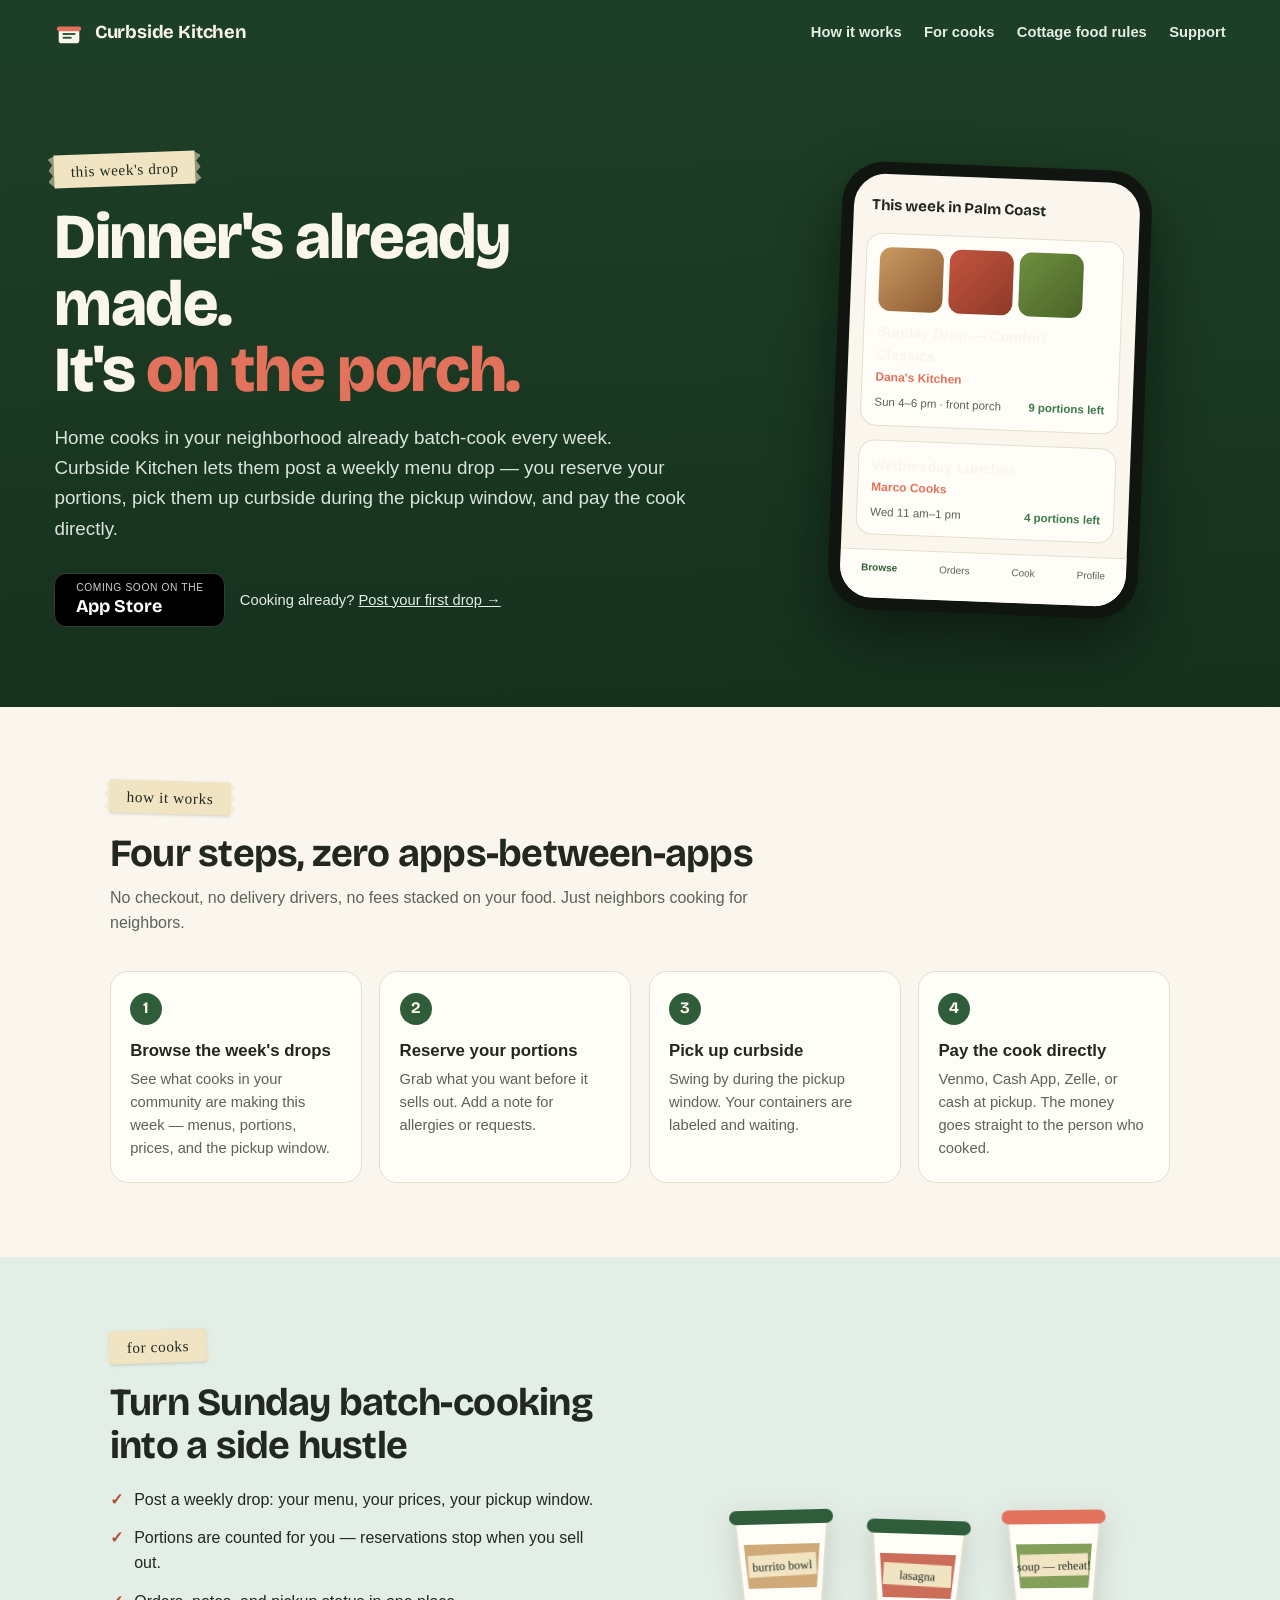
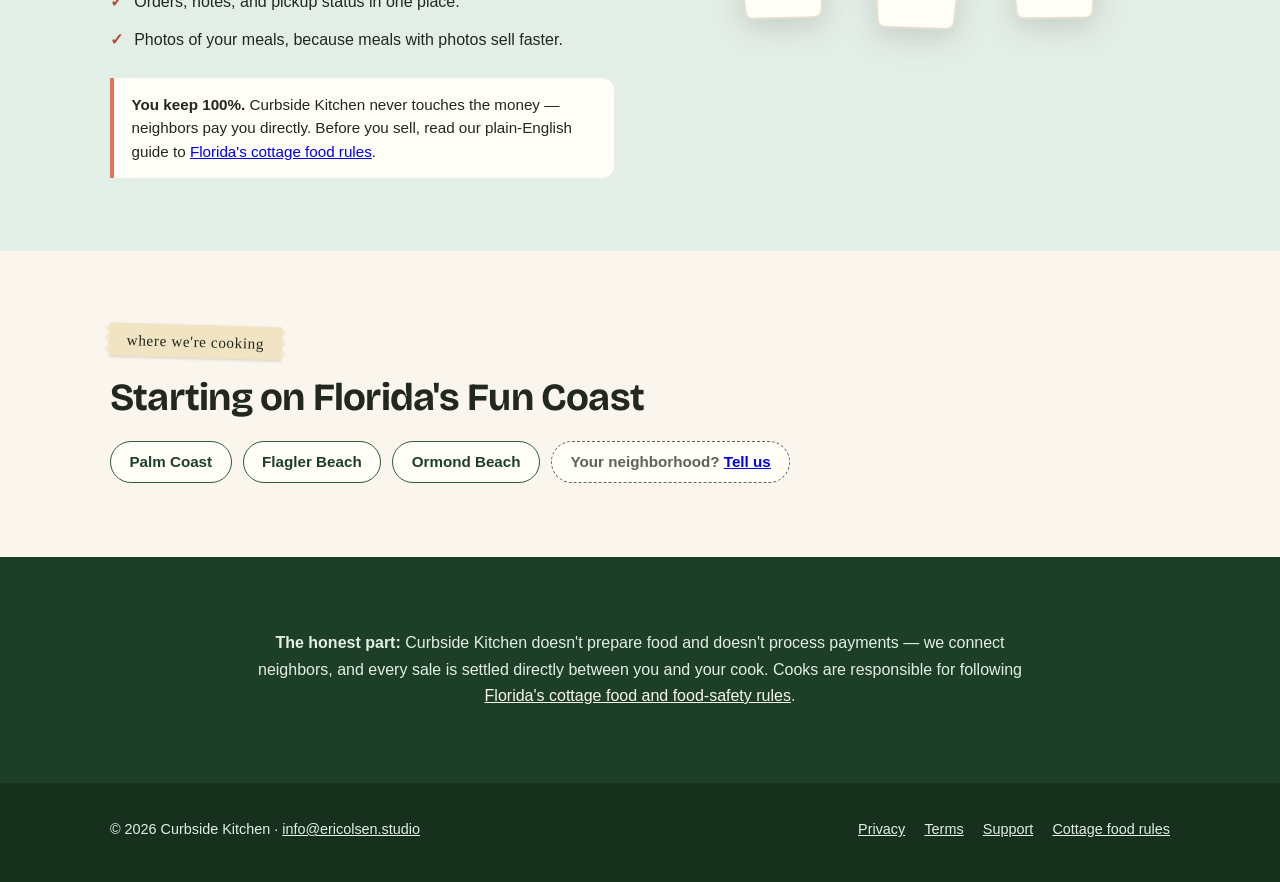
==== index.html @ 0833eca0 "Curbside Kitchen marketing site: landing, privacy, terms, support, cottage-food guide Co-Authored-By" ====
<!DOCTYPE html>
<html lang="en">
<head>
<meta charset="UTF-8">
<meta name="viewport" content="width=device-width, initial-scale=1.0">
<title>Curbside Kitchen — home-cooked meal prep from your neighbors</title>
<meta name="description" content="Curbside Kitchen connects you with home cooks in your community doing weekly meal-prep drops. Reserve portions, pick up curbside, pay the cook directly.">
<link rel="icon" href="favicon.svg" type="image/svg+xml">
<link rel="preconnect" href="https://fonts.googleapis.com">
<link rel="preconnect" href="https://fonts.gstatic.com" crossorigin>
<link href="https://fonts.googleapis.com/css2?family=Bricolage+Grotesque:wght@600;700;800&family=Permanent+Marker&display=swap" rel="stylesheet">
<link rel="stylesheet" href="styles.css">
<meta property="og:title" content="Curbside Kitchen">
<meta property="og:description" content="Weekly meal-prep drops from home cooks in your neighborhood.">
<meta property="og:url" content="https://curbsidekitchen.ericolsen.studio/">
</head>
<body>

<header class="site">
  <a class="brand" href="/">
    <svg width="30" height="30" viewBox="0 0 32 32" fill="none" aria-hidden="true">
      <rect x="5" y="12" width="22" height="15" rx="3" fill="#FAF6EE"/>
      <rect x="3" y="9" width="26" height="5" rx="2.5" fill="#E2725B"/>
      <path d="M10 17h12M10 21h8" stroke="#2F5D3A" stroke-width="2" stroke-linecap="round"/>
    </svg>
    Curbside Kitchen
  </a>
  <nav class="site" aria-label="Site">
    <a href="#how">How it works</a>
    <a href="#cooks">For cooks</a>
    <a href="cottage-food.html">Cottage food rules</a>
    <a href="support.html">Support</a>
  </nav>
</header>

<section class="hero">
  <div>
    <span class="tape">this week's drop</span>
    <h1 class="display">Dinner's already made.<br>It's <em>on the porch.</em></h1>
    <p class="lede">Home cooks in your neighborhood already batch-cook every week. Curbside Kitchen lets them post a weekly menu drop — you reserve your portions, pick them up curbside during the pickup window, and pay the cook directly.</p>
    <div class="cta-row">
      <span class="badge-soon" role="text">
        <span class="small">Coming soon on the</span>
        <span class="big">App Store</span>
      </span>
      <span class="alt-cta">Cooking already? <a href="#cooks">Post your first drop →</a></span>
    </div>
  </div>
  <div class="phone-wrap">
    <div class="phone" aria-hidden="true">
      <div class="screen">
        <div class="appbar">This week in Palm Coast</div>
        <div class="drop-card">
          <div class="photos">
            <span style="background:linear-gradient(135deg,#C89A62,#8F5B33)"></span>
            <span style="background:linear-gradient(135deg,#C4543F,#8E3A28)"></span>
            <span style="background:linear-gradient(135deg,#6F8F3F,#4A6428)"></span>
          </div>
          <h3>Sunday Drop — Comfort Classics</h3>
          <div class="cook">Dana's Kitchen</div>
          <div class="meta"><span>Sun 4–6 pm · front porch</span><span class="left">9 portions left</span></div>
        </div>
        <div class="drop-card">
          <h3>Wednesday Lunches</h3>
          <div class="cook">Marco Cooks</div>
          <div class="meta"><span>Wed 11 am–1 pm</span><span class="left">4 portions left</span></div>
        </div>
        <div class="tabbar"><b>Browse</b><span>Orders</span><span>Cook</span><span>Profile</span></div>
      </div>
    </div>
  </div>
</section>

<section class="band" id="how">
  <div class="inner">
    <span class="tape tilt-r">how it works</span>
    <h2 class="display">Four steps, zero apps-between-apps</h2>
    <p class="sub">No checkout, no delivery drivers, no fees stacked on your food. Just neighbors cooking for neighbors.</p>
    <div class="steps">
      <div class="step">
        <h3>Browse the week's drops</h3>
        <p>See what cooks in your community are making this week — menus, portions, prices, and the pickup window.</p>
      </div>
      <div class="step">
        <h3>Reserve your portions</h3>
        <p>Grab what you want before it sells out. Add a note for allergies or requests.</p>
      </div>
      <div class="step">
        <h3>Pick up curbside</h3>
        <p>Swing by during the pickup window. Your containers are labeled and waiting.</p>
      </div>
      <div class="step">
        <h3>Pay the cook directly</h3>
        <p>Venmo, Cash App, Zelle, or cash at pickup. The money goes straight to the person who cooked.</p>
      </div>
    </div>
  </div>
</section>

<section class="band cooks" id="cooks">
  <div class="inner cooks-grid">
    <div>
      <span class="tape">for cooks</span>
      <h2 class="display">Turn Sunday batch-cooking into a side hustle</h2>
      <ul>
        <li>Post a weekly drop: your menu, your prices, your pickup window.</li>
        <li>Portions are counted for you — reservations stop when you sell out.</li>
        <li>Orders, notes, and pickup status in one place.</li>
        <li>Photos of your meals, because meals with photos sell faster.</li>
      </ul>
      <div class="money-note">
        <strong>You keep 100%.</strong> Curbside Kitchen never touches the money — neighbors pay you directly. Before you sell, read our plain-English guide to <a href="cottage-food.html">Florida's cottage food rules</a>.
      </div>
    </div>
    <div class="containers" aria-hidden="true">
      <svg class="quart" viewBox="0 0 120 140">
        <path d="M14 38 L106 38 L98 128 Q97 134 91 134 L29 134 Q23 134 22 128 Z" fill="#FFFDF8" stroke="#E4DECE" stroke-width="2"/>
        <path d="M22 60 L98 60 L94 104 L26 104 Z" fill="#C89A62" opacity="0.85"/>
        <rect x="8" y="26" width="104" height="14" rx="7" fill="#2F5D3A"/>
        <rect x="26" y="70" width="68" height="22" fill="#F0E4C3" transform="rotate(-2 60 81)"/>
        <text x="60" y="86" text-anchor="middle" font-family="Permanent Marker, cursive" font-size="12" fill="#22271F" transform="rotate(-2 60 81)">burrito bowl</text>
      </svg>
      <svg class="quart" viewBox="0 0 120 140">
        <path d="M14 38 L106 38 L98 128 Q97 134 91 134 L29 134 Q23 134 22 128 Z" fill="#FFFDF8" stroke="#E4DECE" stroke-width="2"/>
        <path d="M22 60 L98 60 L94 104 L26 104 Z" fill="#C4543F" opacity="0.85"/>
        <rect x="8" y="26" width="104" height="14" rx="7" fill="#2F5D3A"/>
        <rect x="26" y="70" width="68" height="22" fill="#F0E4C3" transform="rotate(1.5 60 81)"/>
        <text x="60" y="86" text-anchor="middle" font-family="Permanent Marker, cursive" font-size="12" fill="#22271F" transform="rotate(1.5 60 81)">lasagna</text>
      </svg>
      <svg class="quart" viewBox="0 0 120 140">
        <path d="M14 38 L106 38 L98 128 Q97 134 91 134 L29 134 Q23 134 22 128 Z" fill="#FFFDF8" stroke="#E4DECE" stroke-width="2"/>
        <path d="M22 60 L98 60 L94 104 L26 104 Z" fill="#6F8F3F" opacity="0.85"/>
        <rect x="8" y="26" width="104" height="14" rx="7" fill="#E2725B"/>
        <rect x="26" y="70" width="68" height="22" fill="#F0E4C3" transform="rotate(-1 60 81)"/>
        <text x="60" y="86" text-anchor="middle" font-family="Permanent Marker, cursive" font-size="12" fill="#22271F" transform="rotate(-1 60 81)">soup — reheat!</text>
      </svg>
    </div>
  </div>
</section>

<section class="band">
  <div class="inner">
    <span class="tape tilt-r">where we're cooking</span>
    <h2 class="display">Starting on Florida's Fun Coast</h2>
    <div class="pills">
      <span class="pill">Palm Coast</span>
      <span class="pill">Flagler Beach</span>
      <span class="pill">Ormond Beach</span>
      <span class="pill more">Your neighborhood? <a href="mailto:info@ericolsen.studio">Tell us</a></span>
    </div>
  </div>
</section>

<section class="band honest">
  <div class="inner">
    <p><strong>The honest part:</strong> Curbside Kitchen doesn't prepare food and doesn't process payments — we connect neighbors, and every sale is settled directly between you and your cook. Cooks are responsible for following <a href="cottage-food.html">Florida's cottage food and food-safety rules</a>.</p>
  </div>
</section>

<footer class="site">
  <div class="cols">
    <div>© 2026 Curbside Kitchen · <a href="mailto:info@ericolsen.studio">info@ericolsen.studio</a></div>
    <nav aria-label="Legal">
      <a href="privacy.html">Privacy</a>
      <a href="terms.html">Terms</a>
      <a href="support.html">Support</a>
      <a href="cottage-food.html">Cottage food rules</a>
    </nav>
  </div>
</footer>

</body>
</html>
---- styles.css ----
/* Curbside Kitchen — marketing site */
:root {
  --basil-950: #16301D;
  --basil-900: #1E3F27;
  --basil: #2F5D3A;
  --basil-100: #E3EEE6;
  --terracotta: #E2725B;
  --terracotta-dark: #B14E30;
  --cream: #FAF6EE;
  --paper: #FFFDF8;
  --ink: #22271F;
  --ink-soft: #5C6357;
  --tape: #F0E4C3;
  --line: #E4DECE;
  --radius: 18px;
}

* { margin: 0; padding: 0; box-sizing: border-box; }

html { scroll-behavior: smooth; }

body {
  font-family: -apple-system, BlinkMacSystemFont, "Segoe UI", Roboto, Helvetica, Arial, sans-serif;
  background: var(--cream);
  color: var(--ink);
  line-height: 1.55;
  -webkit-font-smoothing: antialiased;
}

.display { font-family: "Bricolage Grotesque", -apple-system, sans-serif; }

/* --- masking-tape label: the signature --- */
.tape {
  display: inline-block;
  font-family: "Permanent Marker", cursive;
  font-size: 0.95rem;
  letter-spacing: 0.04em;
  color: var(--ink);
  background: var(--tape);
  padding: 0.35em 1.1em 0.3em;
  transform: rotate(-2deg);
  box-shadow: 0 1px 3px rgba(34, 39, 31, 0.18);
  position: relative;
}
.tape::before, .tape::after {
  content: "";
  position: absolute;
  top: 0; bottom: 0; width: 8px;
  background: inherit;
  opacity: 0.55;
}
.tape::before { left: -6px; clip-path: polygon(100% 0, 0 12%, 55% 28%, 8% 46%, 60% 62%, 0 80%, 100% 100%); }
.tape::after { right: -6px; clip-path: polygon(0 0, 100% 14%, 40% 30%, 92% 48%, 38% 64%, 100% 82%, 0 100%); }
.tape.tilt-r { transform: rotate(1.6deg); }

/* --- header --- */
header.site {
  background: var(--basil-900);
  padding: 1.1rem clamp(1.2rem, 5vw, 3.4rem);
  display: flex;
  align-items: center;
  justify-content: space-between;
  gap: 1rem;
}
.brand {
  display: flex; align-items: center; gap: 0.65rem;
  color: var(--cream); text-decoration: none;
  font-family: "Bricolage Grotesque", sans-serif;
  font-weight: 700; font-size: 1.15rem; letter-spacing: -0.01em;
}
.brand svg { flex-shrink: 0; }
nav.site { display: flex; gap: 1.4rem; flex-wrap: wrap; }
nav.site a {
  color: var(--basil-100); text-decoration: none;
  font-size: 0.92rem; font-weight: 600;
}
nav.site a:hover, nav.site a:focus-visible { color: #fff; text-decoration: underline; text-underline-offset: 4px; }

/* --- hero --- */
.hero {
  background: linear-gradient(178deg, var(--basil-900) 0%, var(--basil-950) 100%);
  color: var(--cream);
  padding: clamp(3rem, 8vw, 5.5rem) clamp(1.2rem, 5vw, 3.4rem) clamp(3.4rem, 7vw, 5rem);
  display: grid;
  grid-template-columns: minmax(0, 1.15fr) minmax(0, 0.85fr);
  gap: clamp(2rem, 5vw, 4.5rem);
  align-items: center;
  overflow: hidden;
}
.hero h1 {
  font-family: "Bricolage Grotesque", sans-serif;
  font-size: clamp(2.4rem, 5.4vw, 4rem);
  line-height: 1.04;
  letter-spacing: -0.025em;
  font-weight: 800;
  margin: 1.1rem 0 1.2rem;
}
.hero h1 em { font-style: normal; color: var(--terracotta); }
.hero p.lede {
  font-size: clamp(1rem, 1.6vw, 1.18rem);
  line-height: 1.6;
  color: #D9E4DB;
  max-width: 34em;
  margin-bottom: 1.8rem;
}
.hero .cta-row { display: flex; gap: 0.9rem; align-items: center; flex-wrap: wrap; }
.badge-soon {
  display: inline-flex; flex-direction: column; text-decoration: none;
  background: #000; color: #fff;
  border: 1px solid #3a3a3a; border-radius: 12px;
  padding: 0.55rem 1.3rem; line-height: 1.25;
}
.badge-soon .small { font-size: 0.64rem; letter-spacing: 0.06em; text-transform: uppercase; color: #cfcfcf; }
.badge-soon .big { font-family: "Bricolage Grotesque", sans-serif; font-size: 1.12rem; font-weight: 700; }
.hero .alt-cta { color: var(--basil-100); font-size: 0.92rem; }
.hero .alt-cta a { color: inherit; }

/* --- phone mockup --- */
.phone {
  width: min(310px, 78vw);
  margin-inline: auto;
  background: #101510;
  border-radius: 42px;
  padding: 12px;
  box-shadow: 0 24px 60px rgba(0, 0, 0, 0.45);
  transform: rotate(2.2deg);
}
.phone .screen {
  background: var(--cream);
  border-radius: 32px;
  overflow: hidden;
  font-size: 13px;
}
.phone .appbar {
  padding: 20px 18px 10px;
  font-family: "Bricolage Grotesque", sans-serif;
  font-weight: 700; font-size: 15px; color: var(--ink);
}
.drop-card {
  margin: 6px 14px 14px;
  background: var(--paper);
  border: 1px solid var(--line);
  border-radius: 16px;
  padding: 13px;
}
.drop-card .photos { display: flex; gap: 6px; margin-bottom: 10px; }
.drop-card .photos span {
  width: 64px; height: 64px; border-radius: 12px; display: block;
}
.drop-card h3 { font-size: 14.5px; font-weight: 800; }
.drop-card .cook { color: var(--terracotta); font-weight: 700; font-size: 12px; margin: 2px 0 7px; }
.drop-card .meta { display: flex; justify-content: space-between; font-size: 11.5px; color: var(--ink-soft); }
.drop-card .meta .left { color: #3C7A4C; font-weight: 700; }
.phone .tabbar {
  display: flex; justify-content: space-around;
  border-top: 1px solid var(--line);
  padding: 10px 0 22px; color: var(--ink-soft); font-size: 10px;
  background: var(--paper);
}
.phone .tabbar b { color: var(--basil); }

/* --- sections --- */
section.band { padding: clamp(2.8rem, 6vw, 4.6rem) clamp(1.2rem, 5vw, 3.4rem); }
section.band .inner { max-width: 1060px; margin-inline: auto; }
section.band h2 {
  font-family: "Bricolage Grotesque", sans-serif;
  font-size: clamp(1.7rem, 3.4vw, 2.4rem);
  letter-spacing: -0.02em;
  line-height: 1.12;
  margin: 1.1rem 0 0.7rem;
}
section.band p.sub { color: var(--ink-soft); max-width: 40em; }

.steps {
  margin-top: 2.2rem;
  display: grid;
  grid-template-columns: repeat(auto-fit, minmax(210px, 1fr));
  gap: 1.1rem;
  counter-reset: step;
}
.step {
  background: var(--paper);
  border: 1px solid var(--line);
  border-radius: var(--radius);
  padding: 1.3rem 1.2rem 1.4rem;
}
.step::before {
  counter-increment: step;
  content: counter(step);
  display: inline-grid; place-items: center;
  width: 2rem; height: 2rem;
  border-radius: 50%;
  background: var(--basil);
  color: var(--cream);
  font-family: "Bricolage Grotesque", sans-serif;
  font-weight: 700;
  margin-bottom: 0.8rem;
}
.step h3 { font-size: 1.05rem; margin-bottom: 0.3rem; }
.step p { font-size: 0.92rem; color: var(--ink-soft); }

/* cooks band */
.band.cooks { background: var(--basil-100); }
.cooks-grid {
  display: grid;
  grid-template-columns: minmax(0, 1fr) minmax(0, 1fr);
  gap: clamp(1.6rem, 4vw, 3.4rem);
  align-items: center;
}
.cooks ul { list-style: none; margin-top: 1.3rem; display: grid; gap: 0.85rem; }
.cooks li { display: flex; gap: 0.7rem; align-items: baseline; font-size: 1rem; }
.cooks li::before { content: "✓"; color: var(--terracotta-dark); font-weight: 800; }
.money-note {
  margin-top: 1.6rem;
  background: var(--paper);
  border-left: 4px solid var(--terracotta);
  border-radius: 0 12px 12px 0;
  padding: 0.9rem 1.1rem;
  font-size: 0.95rem;
}

/* container illustration */
.containers { display: flex; gap: 1rem; justify-content: center; flex-wrap: wrap; }
.quart {
  width: 120px;
  filter: drop-shadow(0 8px 14px rgba(34, 39, 31, 0.16));
  transform: rotate(-1.5deg);
}
.quart:nth-child(2) { transform: rotate(1.8deg) translateY(10px); }
.quart:nth-child(3) { transform: rotate(-0.6deg); }

/* communities */
.pills { display: flex; gap: 0.7rem; flex-wrap: wrap; margin-top: 1.4rem; }
.pill {
  background: var(--paper); border: 1.5px solid var(--basil);
  color: var(--basil-900);
  border-radius: 999px; padding: 0.5rem 1.15rem;
  font-weight: 700; font-size: 0.95rem;
}
.pill.more { border-style: dashed; color: var(--ink-soft); border-color: var(--ink-soft); font-weight: 600; }

/* honesty strip */
.band.honest { background: var(--basil-900); color: var(--basil-100); }
.band.honest .inner { max-width: 780px; text-align: center; }
.band.honest p { font-size: 1rem; line-height: 1.65; }
.band.honest a { color: var(--cream); }

/* footer */
footer.site {
  background: var(--basil-950);
  color: var(--basil-100);
  padding: 2.2rem clamp(1.2rem, 5vw, 3.4rem) 2.6rem;
  font-size: 0.9rem;
}
footer.site .cols {
  max-width: 1060px; margin-inline: auto;
  display: flex; justify-content: space-between; gap: 1.6rem; flex-wrap: wrap;
}
footer.site a { color: var(--basil-100); }
footer.site nav { display: flex; gap: 1.2rem; flex-wrap: wrap; }

/* --- document pages (privacy, terms, support, cottage food) --- */
main.doc {
  max-width: 720px;
  margin-inline: auto;
  padding: clamp(2.2rem, 6vw, 3.6rem) 1.4rem 4rem;
}
main.doc h1 {
  font-family: "Bricolage Grotesque", sans-serif;
  font-size: clamp(1.9rem, 4vw, 2.6rem);
  letter-spacing: -0.02em;
  line-height: 1.1;
  margin: 1rem 0 0.4rem;
}
main.doc .updated { color: var(--ink-soft); font-size: 0.9rem; margin-bottom: 2rem; }
main.doc h2 {
  font-family: "Bricolage Grotesque", sans-serif;
  font-size: 1.3rem;
  margin: 2.1rem 0 0.5rem;
}
main.doc h3 { font-size: 1.05rem; margin: 1.4rem 0 0.3rem; }
main.doc p, main.doc li { color: #3A4036; font-size: 0.98rem; }
main.doc p { margin-bottom: 0.9rem; }
main.doc ul, main.doc ol { padding-left: 1.3rem; margin-bottom: 0.9rem; display: grid; gap: 0.35rem; }
main.doc a { color: var(--basil); }
main.doc .callout {
  background: var(--basil-100);
  border-radius: 14px;
  padding: 1rem 1.2rem;
  margin: 1.2rem 0;
  font-size: 0.95rem;
}
main.doc .callout.warn { background: #FBE9E2; }
main.doc table { border-collapse: collapse; width: 100%; margin: 0.6rem 0 1.2rem; font-size: 0.93rem; }
main.doc th, main.doc td { text-align: left; padding: 0.55rem 0.7rem; border-bottom: 1px solid var(--line); vertical-align: top; }
main.doc th { font-size: 0.8rem; text-transform: uppercase; letter-spacing: 0.05em; color: var(--ink-soft); }

/* a11y + motion */
a:focus-visible, button:focus-visible {
  outline: 3px solid var(--terracotta);
  outline-offset: 2px;
  border-radius: 4px;
}
@media (prefers-reduced-motion: no-preference) {
  .hero > div { animation: rise 0.7s ease both; }
  .hero .phone-wrap { animation-delay: 0.15s; }
  @keyframes rise { from { opacity: 0; transform: translateY(14px); } to { opacity: 1; transform: none; } }
}

@media (max-width: 780px) {
  .hero { grid-template-columns: 1fr; }
  .hero .phone-wrap { order: 2; }
  .cooks-grid { grid-template-columns: 1fr; }
  nav.site { gap: 0.9rem; }
}
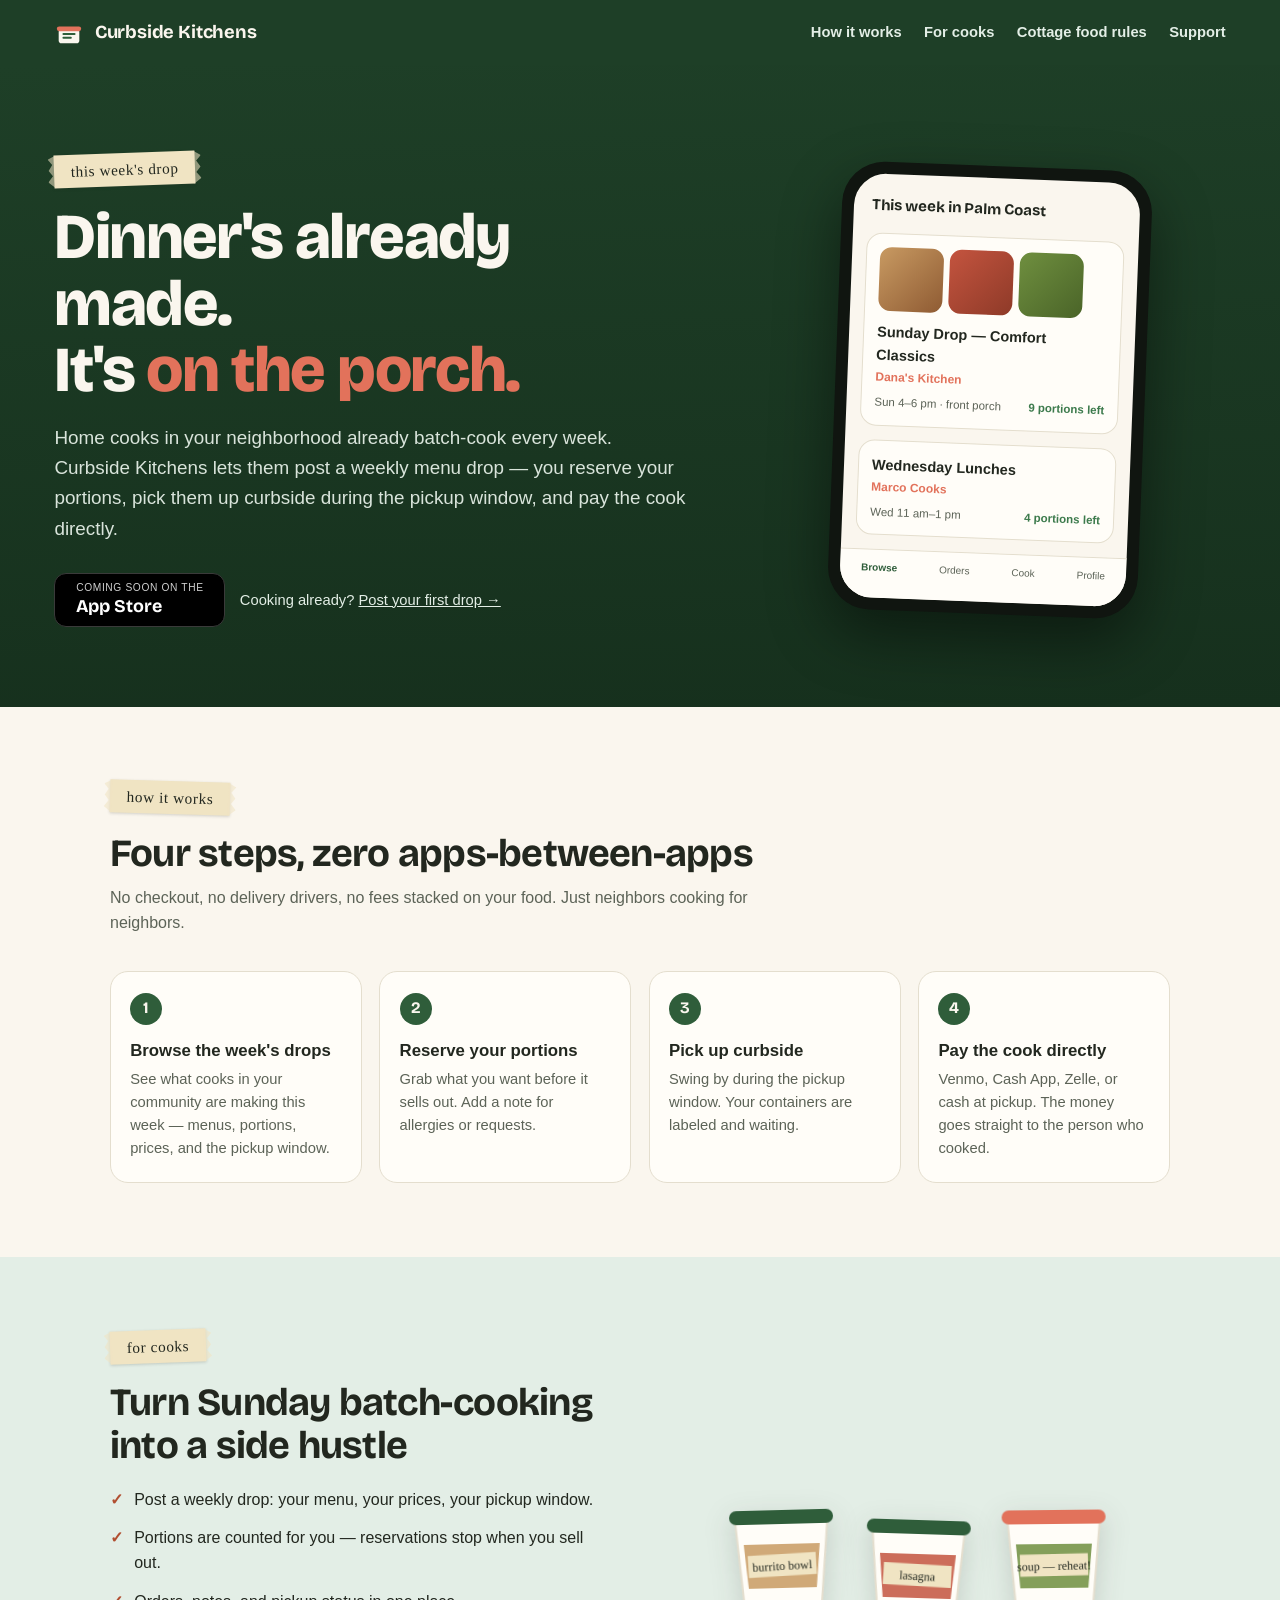
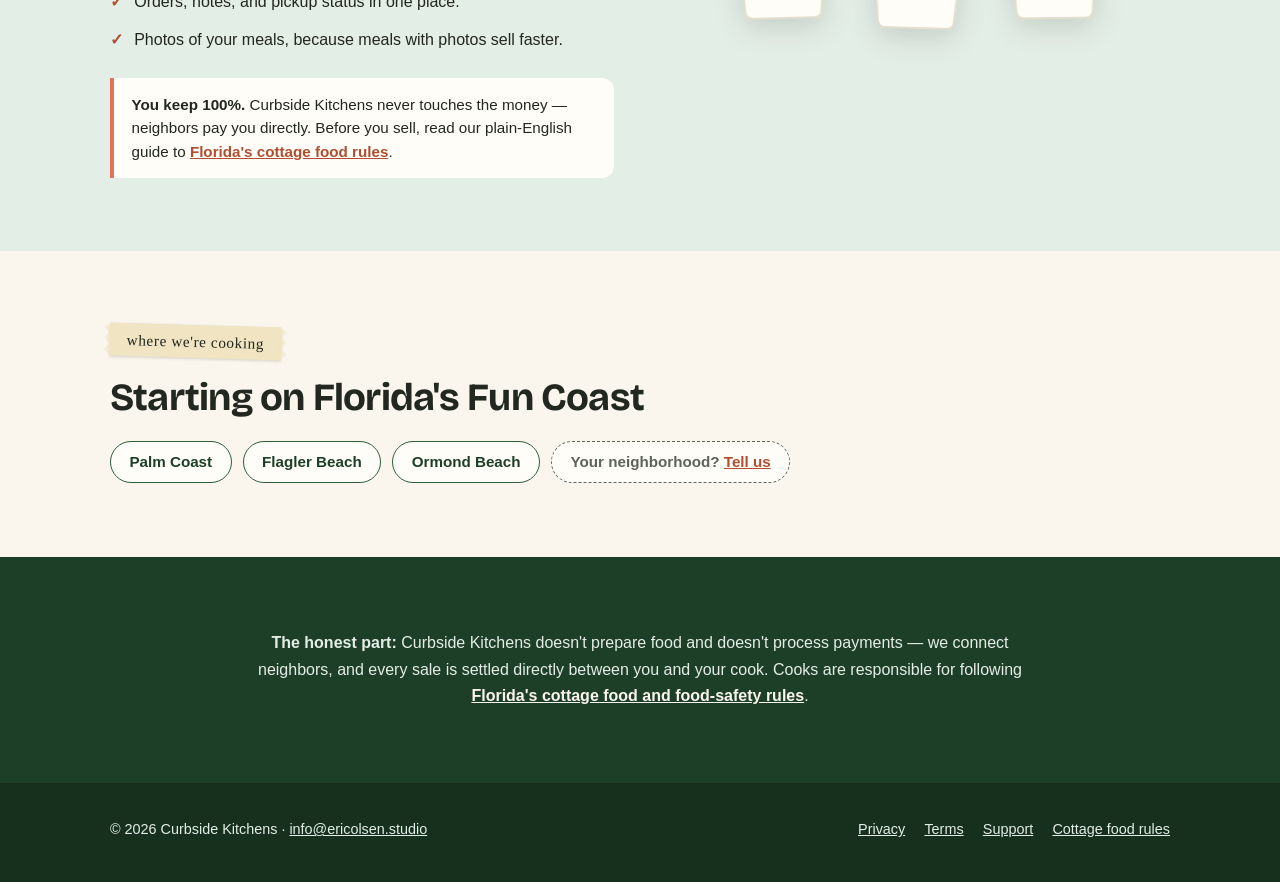
==== commit ae6b8fcc: "Rename to Curbside Kitchens; site URL now curbsidekitchens.ericolsen.studio Co-Authored-By: Claude F" ====
--- a/index.html
+++ b/index.html
@@ -3,16 +3,16 @@
 <head>
 <meta charset="UTF-8">
 <meta name="viewport" content="width=device-width, initial-scale=1.0">
-<title>Curbside Kitchen — home-cooked meal prep from your neighbors</title>
-<meta name="description" content="Curbside Kitchen connects you with home cooks in your community doing weekly meal-prep drops. Reserve portions, pick up curbside, pay the cook directly.">
+<title>Curbside Kitchens — home-cooked meal prep from your neighbors</title>
+<meta name="description" content="Curbside Kitchens connects you with home cooks in your community doing weekly meal-prep drops. Reserve portions, pick up curbside, pay the cook directly.">
 <link rel="icon" href="favicon.svg" type="image/svg+xml">
 <link rel="preconnect" href="https://fonts.googleapis.com">
 <link rel="preconnect" href="https://fonts.gstatic.com" crossorigin>
 <link href="https://fonts.googleapis.com/css2?family=Bricolage+Grotesque:wght@600;700;800&family=Permanent+Marker&display=swap" rel="stylesheet">
 <link rel="stylesheet" href="styles.css">
-<meta property="og:title" content="Curbside Kitchen">
+<meta property="og:title" content="Curbside Kitchens">
 <meta property="og:description" content="Weekly meal-prep drops from home cooks in your neighborhood.">
-<meta property="og:url" content="https://curbsidekitchen.ericolsen.studio/">
+<meta property="og:url" content="https://curbsidekitchens.ericolsen.studio/">
 </head>
 <body>
 
@@ -23,7 +23,7 @@
       <rect x="3" y="9" width="26" height="5" rx="2.5" fill="#E2725B"/>
       <path d="M10 17h12M10 21h8" stroke="#2F5D3A" stroke-width="2" stroke-linecap="round"/>
     </svg>
-    Curbside Kitchen
+    Curbside Kitchens
   </a>
   <nav class="site" aria-label="Site">
     <a href="#how">How it works</a>
@@ -37,7 +37,7 @@
   <div>
     <span class="tape">this week's drop</span>
     <h1 class="display">Dinner's already made.<br>It's <em>on the porch.</em></h1>
-    <p class="lede">Home cooks in your neighborhood already batch-cook every week. Curbside Kitchen lets them post a weekly menu drop — you reserve your portions, pick them up curbside during the pickup window, and pay the cook directly.</p>
+    <p class="lede">Home cooks in your neighborhood already batch-cook every week. Curbside Kitchens lets them post a weekly menu drop — you reserve your portions, pick them up curbside during the pickup window, and pay the cook directly.</p>
     <div class="cta-row">
       <span class="badge-soon" role="text">
         <span class="small">Coming soon on the</span>
@@ -109,7 +109,7 @@
         <li>Photos of your meals, because meals with photos sell faster.</li>
       </ul>
       <div class="money-note">
-        <strong>You keep 100%.</strong> Curbside Kitchen never touches the money — neighbors pay you directly. Before you sell, read our plain-English guide to <a href="cottage-food.html">Florida's cottage food rules</a>.
+        <strong>You keep 100%.</strong> Curbside Kitchens never touches the money — neighbors pay you directly. Before you sell, read our plain-English guide to <a href="cottage-food.html">Florida's cottage food rules</a>.
       </div>
     </div>
     <div class="containers" aria-hidden="true">
@@ -153,13 +153,13 @@
 
 <section class="band honest">
   <div class="inner">
-    <p><strong>The honest part:</strong> Curbside Kitchen doesn't prepare food and doesn't process payments — we connect neighbors, and every sale is settled directly between you and your cook. Cooks are responsible for following <a href="cottage-food.html">Florida's cottage food and food-safety rules</a>.</p>
+    <p><strong>The honest part:</strong> Curbside Kitchens doesn't prepare food and doesn't process payments — we connect neighbors, and every sale is settled directly between you and your cook. Cooks are responsible for following <a href="cottage-food.html">Florida's cottage food and food-safety rules</a>.</p>
   </div>
 </section>
 
 <footer class="site">
   <div class="cols">
-    <div>© 2026 Curbside Kitchen · <a href="mailto:info@ericolsen.studio">info@ericolsen.studio</a></div>
+    <div>© 2026 Curbside Kitchens · <a href="mailto:info@ericolsen.studio">info@ericolsen.studio</a></div>
     <nav aria-label="Legal">
       <a href="privacy.html">Privacy</a>
       <a href="terms.html">Terms</a>
--- a/styles.css
+++ b/styles.css
@@ -1,4 +1,4 @@
-/* Curbside Kitchen — marketing site */
+/* Curbside Kitchens — marketing site */
 :root {
   --basil-950: #16301D;
   --basil-900: #1E3F27;
@@ -142,6 +142,7 @@
   border: 1px solid var(--line);
   border-radius: 16px;
   padding: 13px;
+  color: var(--ink); /* don't inherit the hero's cream text */
 }
 .drop-card .photos { display: flex; gap: 6px; margin-bottom: 10px; }
 .drop-card .photos span {
@@ -161,6 +162,7 @@
 
 /* --- sections --- */
 section.band { padding: clamp(2.8rem, 6vw, 4.6rem) clamp(1.2rem, 5vw, 3.4rem); }
+section.band a { color: var(--terracotta-dark); font-weight: 600; }
 section.band .inner { max-width: 1060px; margin-inline: auto; }
 section.band h2 {
   font-family: "Bricolage Grotesque", sans-serif;
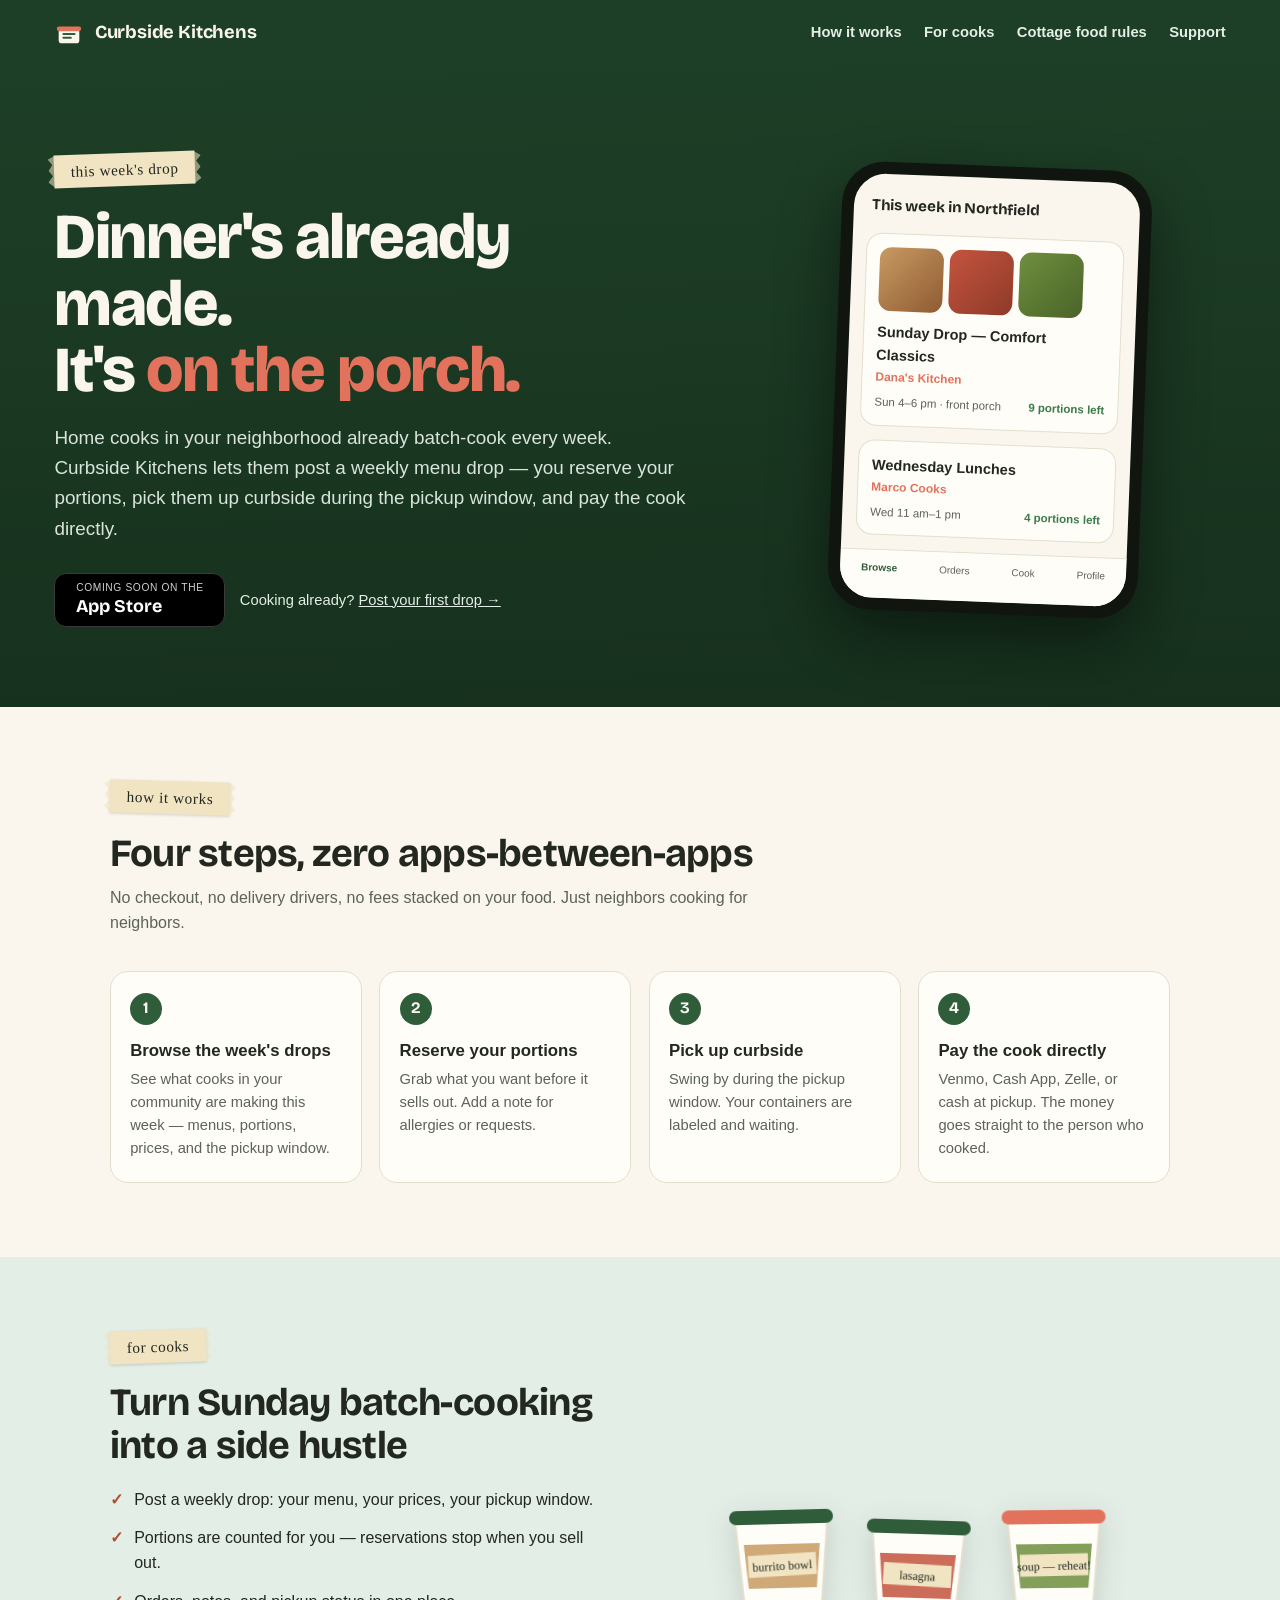
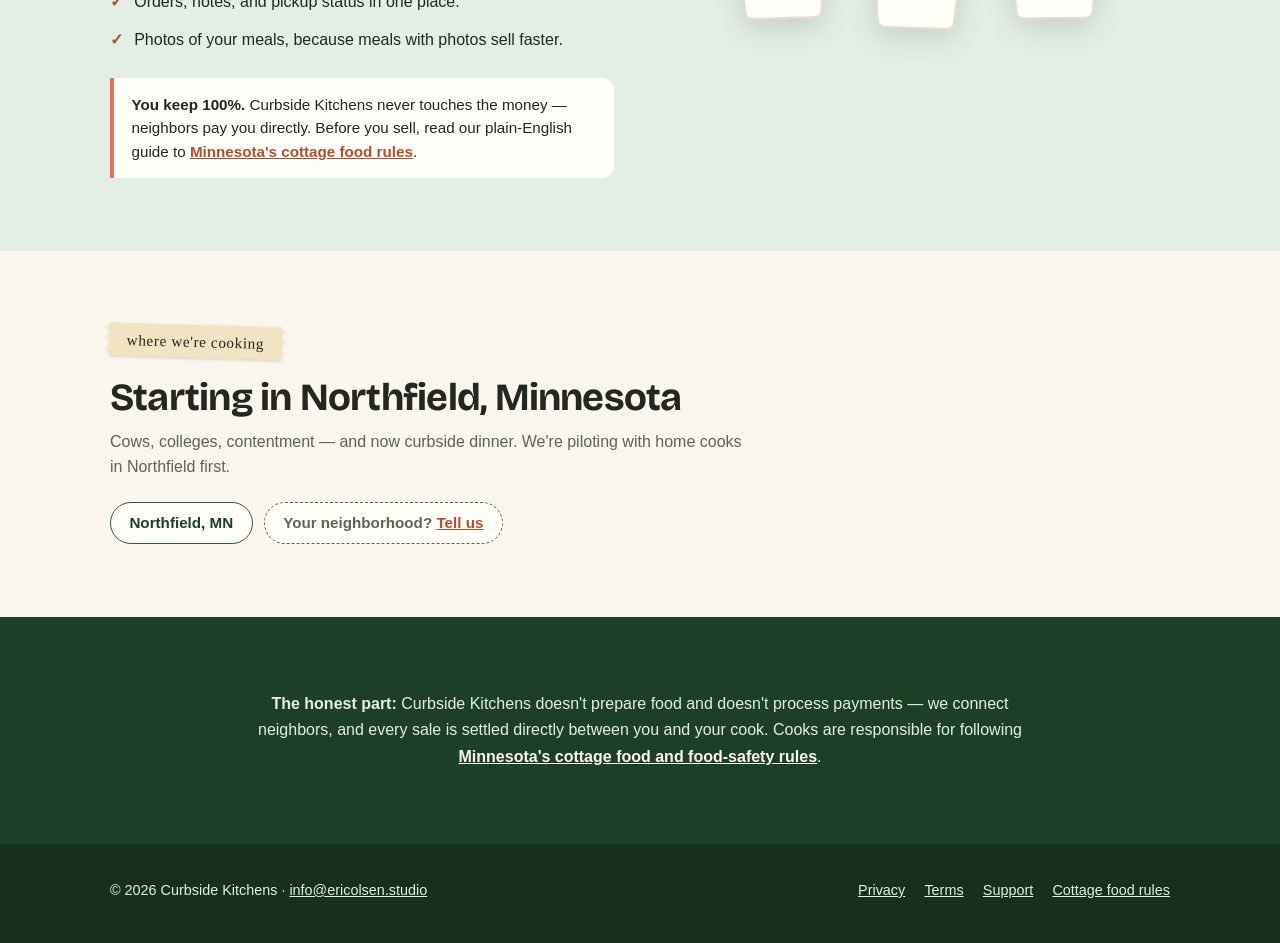
==== commit 9c01baa8: "Pilot is Northfield, Minnesota — rewrite communities, terms governing law, and cottage-food guide fo" ====
--- a/index.html
+++ b/index.html
@@ -49,7 +49,7 @@
   <div class="phone-wrap">
     <div class="phone" aria-hidden="true">
       <div class="screen">
-        <div class="appbar">This week in Palm Coast</div>
+        <div class="appbar">This week in Northfield</div>
         <div class="drop-card">
           <div class="photos">
             <span style="background:linear-gradient(135deg,#C89A62,#8F5B33)"></span>
@@ -109,7 +109,7 @@
         <li>Photos of your meals, because meals with photos sell faster.</li>
       </ul>
       <div class="money-note">
-        <strong>You keep 100%.</strong> Curbside Kitchens never touches the money — neighbors pay you directly. Before you sell, read our plain-English guide to <a href="cottage-food.html">Florida's cottage food rules</a>.
+        <strong>You keep 100%.</strong> Curbside Kitchens never touches the money — neighbors pay you directly. Before you sell, read our plain-English guide to <a href="cottage-food.html">Minnesota's cottage food rules</a>.
       </div>
     </div>
     <div class="containers" aria-hidden="true">
@@ -141,11 +141,10 @@
 <section class="band">
   <div class="inner">
     <span class="tape tilt-r">where we're cooking</span>
-    <h2 class="display">Starting on Florida's Fun Coast</h2>
+    <h2 class="display">Starting in Northfield, Minnesota</h2>
+    <p class="sub">Cows, colleges, contentment — and now curbside dinner. We're piloting with home cooks in Northfield first.</p>
     <div class="pills">
-      <span class="pill">Palm Coast</span>
-      <span class="pill">Flagler Beach</span>
-      <span class="pill">Ormond Beach</span>
+      <span class="pill">Northfield, MN</span>
       <span class="pill more">Your neighborhood? <a href="mailto:info@ericolsen.studio">Tell us</a></span>
     </div>
   </div>
@@ -153,7 +152,7 @@
 
 <section class="band honest">
   <div class="inner">
-    <p><strong>The honest part:</strong> Curbside Kitchens doesn't prepare food and doesn't process payments — we connect neighbors, and every sale is settled directly between you and your cook. Cooks are responsible for following <a href="cottage-food.html">Florida's cottage food and food-safety rules</a>.</p>
+    <p><strong>The honest part:</strong> Curbside Kitchens doesn't prepare food and doesn't process payments — we connect neighbors, and every sale is settled directly between you and your cook. Cooks are responsible for following <a href="cottage-food.html">Minnesota's cottage food and food-safety rules</a>.</p>
   </div>
 </section>
 
